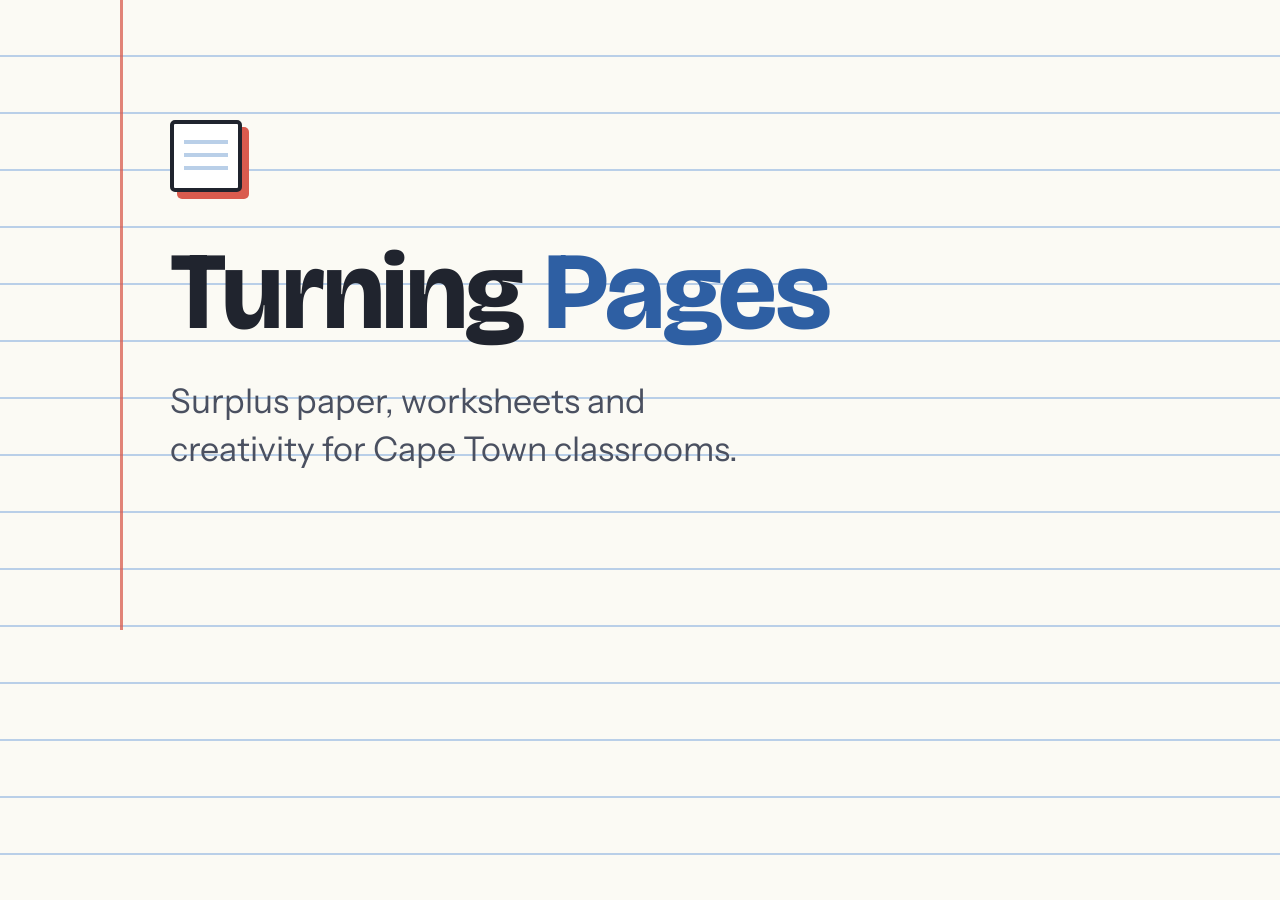
==== assets/img/og-source.html @ 70e7f4f7 "T4: SVG favicon, apple-touch-icon, OG/Twitter meta + generated og.png (sources committed)" ====
<!DOCTYPE html>
<html lang="en">
<head>
<meta charset="UTF-8">
<title>og.png source — render at 1200x630 with a headless browser screenshot</title>
<link href="https://fonts.googleapis.com/css2?family=Bricolage+Grotesque:opsz,wght@12..96,300..800&family=Instrument+Sans:wght@400;500;600&display=swap" rel="stylesheet">
<style>
  html,body{margin:0;padding:0}
  body{
    width:1200px;height:630px;overflow:hidden;position:relative;
    background:
      linear-gradient(#FBFAF4 0,#FBFAF4 55px,#B9CFE8 55px,#B9CFE8 57px);
    background-size:100% 57px;
    background-color:#FBFAF4;
    font-family:'Instrument Sans',system-ui,sans-serif;color:#20242E;
  }
  .margin-line{
    position:absolute;top:0;bottom:0;left:120px;width:3px;
    background:#D95B4E;opacity:.75;
  }
  .content{
    position:absolute;left:170px;top:120px;right:80px;
  }
  .mark{
    width:64px;height:64px;background:#fff;border:4px solid #20242E;
    border-radius:5px;position:relative;
    box-shadow:7px 7px 0 #D95B4E;margin-bottom:44px;
  }
  .mark::before{
    content:"";position:absolute;left:10px;right:10px;top:16px;height:4px;
    background:#B9CFE8;box-shadow:0 13px 0 #B9CFE8,0 26px 0 #B9CFE8;
  }
  h1{
    font-family:'Bricolage Grotesque',sans-serif;font-weight:750;
    font-size:110px;line-height:1.02;letter-spacing:-0.015em;margin:0 0 30px;
  }
  h1 em{font-style:normal;color:#2E5FA3}
  p{
    font-size:34px;color:#4A5060;margin:0;max-width:26ch;line-height:1.4;
  }
</style>
</head>
<body>
  <div class="margin-line"></div>
  <div class="content">
    <div class="mark"></div>
    <h1>Turning <em>Pages</em></h1>
    <p>Surplus paper, worksheets and creativity for Cape Town classrooms.</p>
  </div>
</body>
</html>
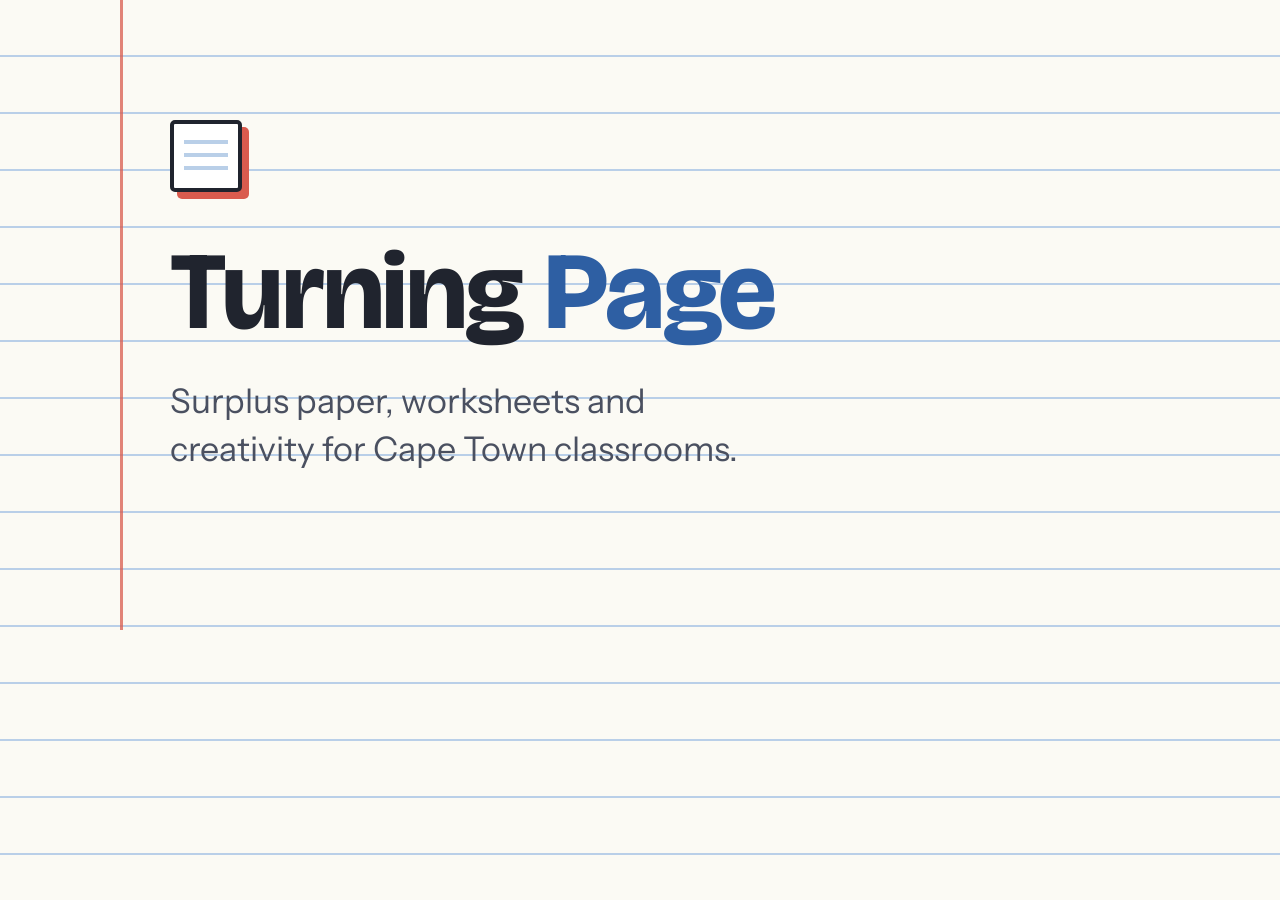
==== commit 779ab516: "Rename project to Turning Page; fix 360px contact button overflow; regenerate og.png" ====
--- a/assets/img/og-source.html
+++ b/assets/img/og-source.html
@@ -44,7 +44,7 @@
   <div class="margin-line"></div>
   <div class="content">
     <div class="mark"></div>
-    <h1>Turning <em>Pages</em></h1>
+    <h1>Turning <em>Page</em></h1>
     <p>Surplus paper, worksheets and creativity for Cape Town classrooms.</p>
   </div>
 </body>
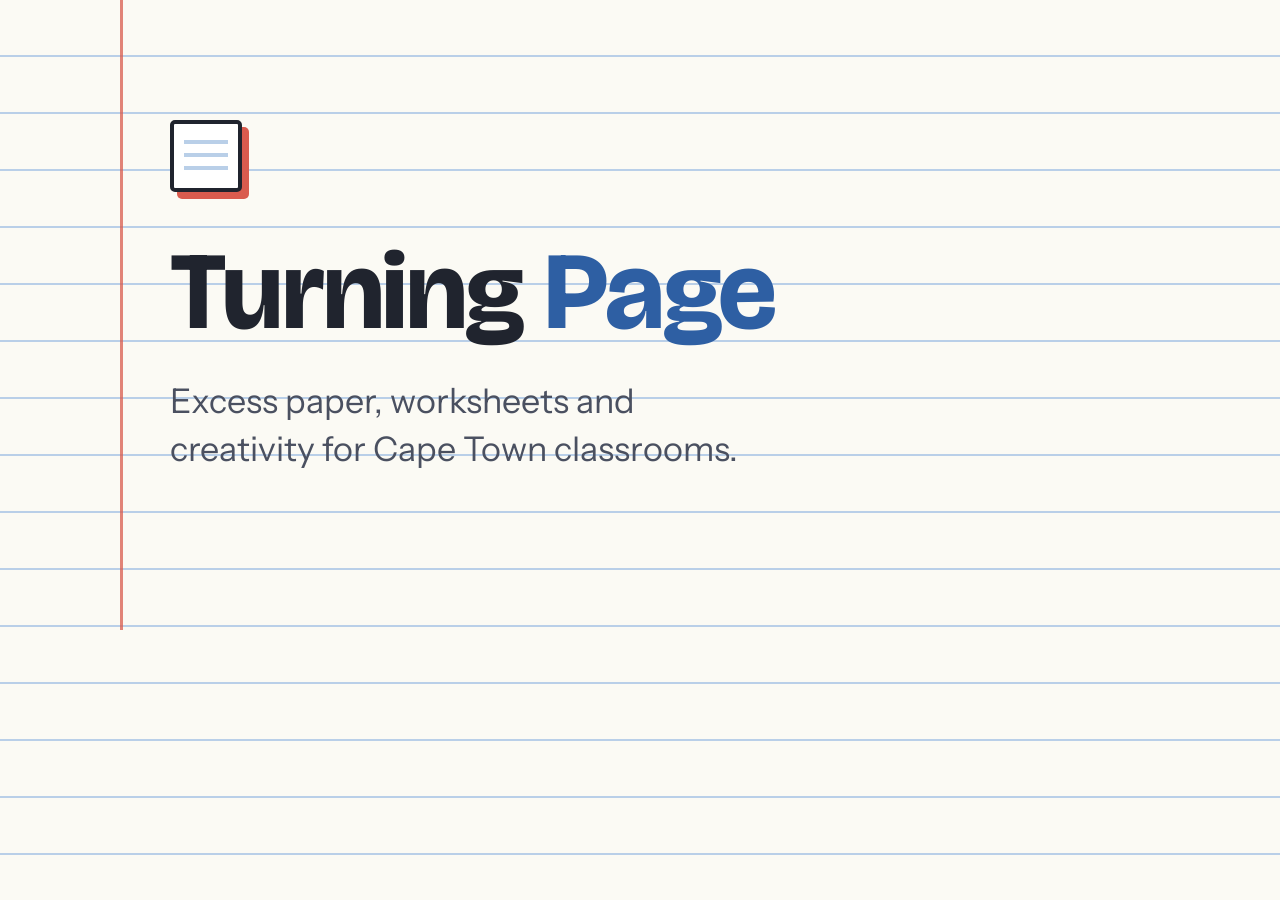
==== commit 4ce9497a: "New headshot, humanize copy (remove em dashes), replace 'surplus' with synonyms, tense fixes, partne" ====
--- a/assets/img/og-source.html
+++ b/assets/img/og-source.html
@@ -45,7 +45,7 @@
   <div class="content">
     <div class="mark"></div>
     <h1>Turning <em>Page</em></h1>
-    <p>Surplus paper, worksheets and creativity for Cape Town classrooms.</p>
+    <p>Excess paper, worksheets and creativity for Cape Town classrooms.</p>
   </div>
 </body>
 </html>
